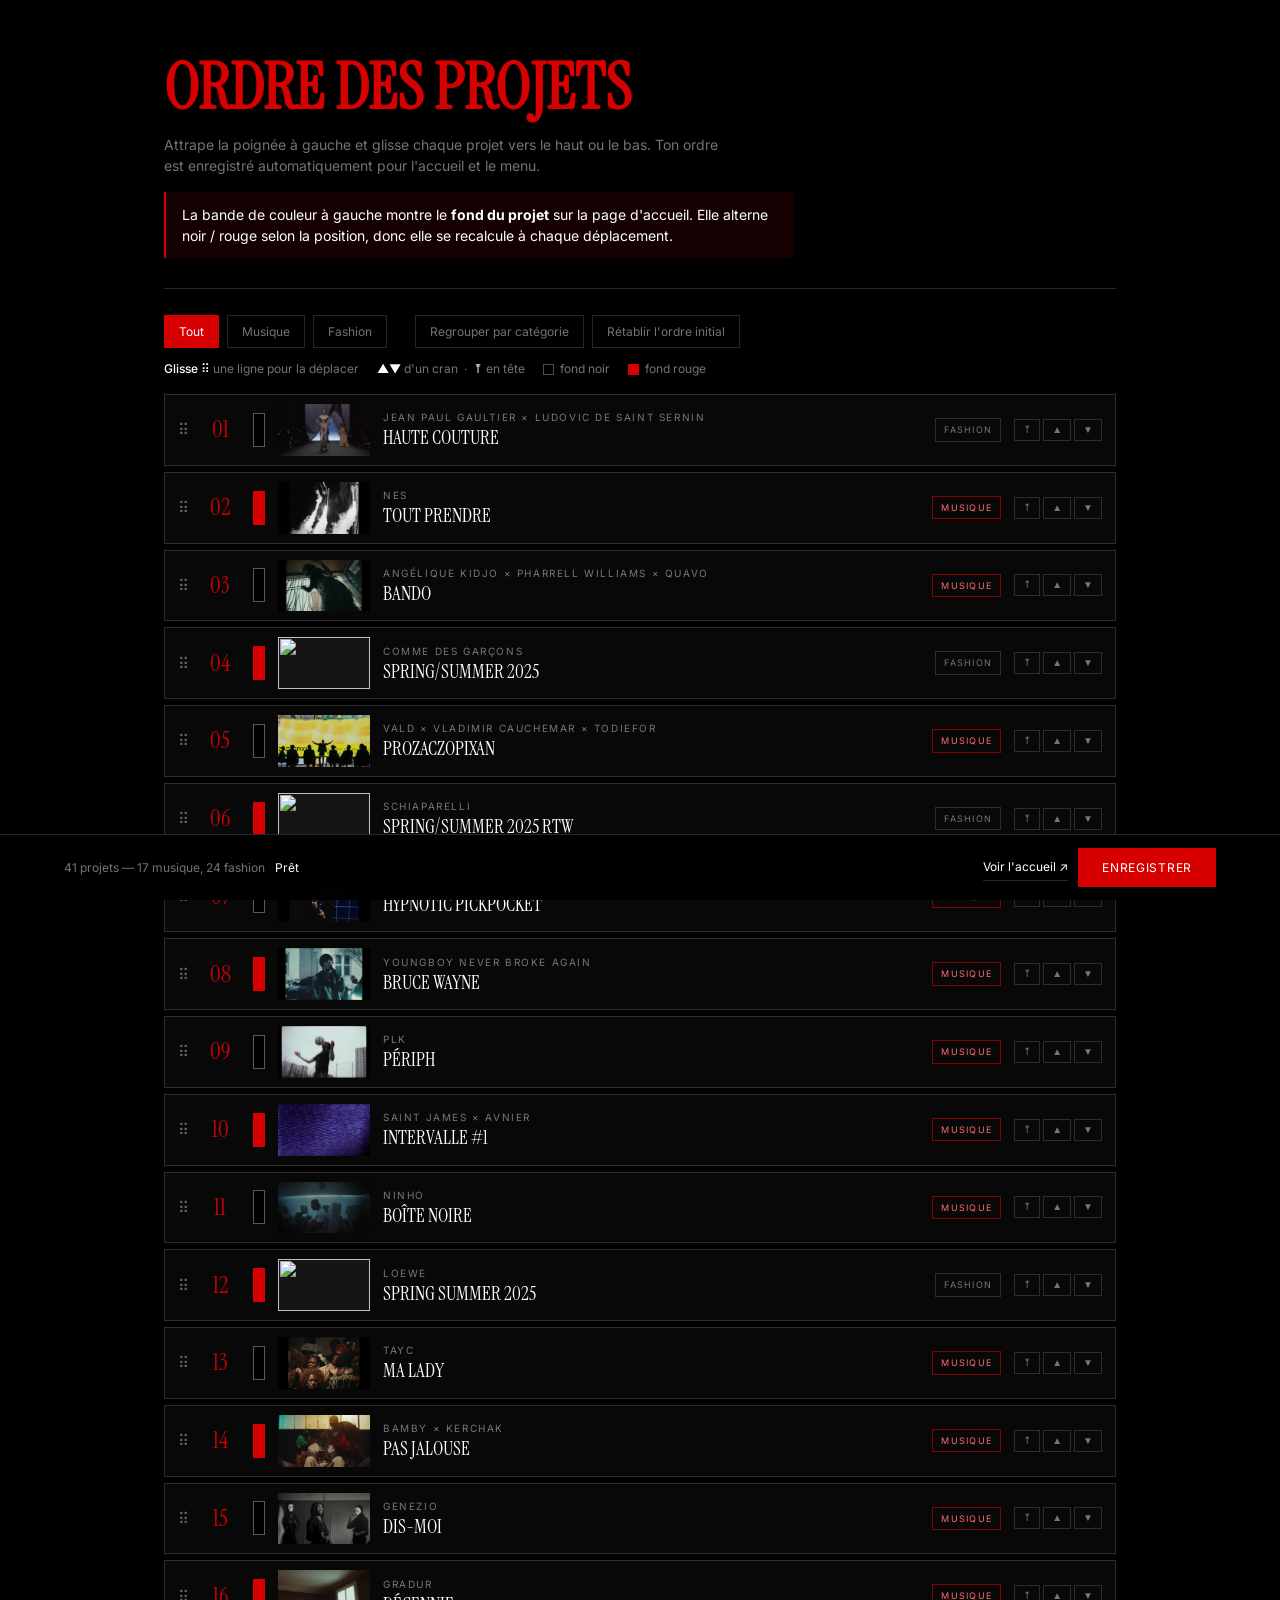
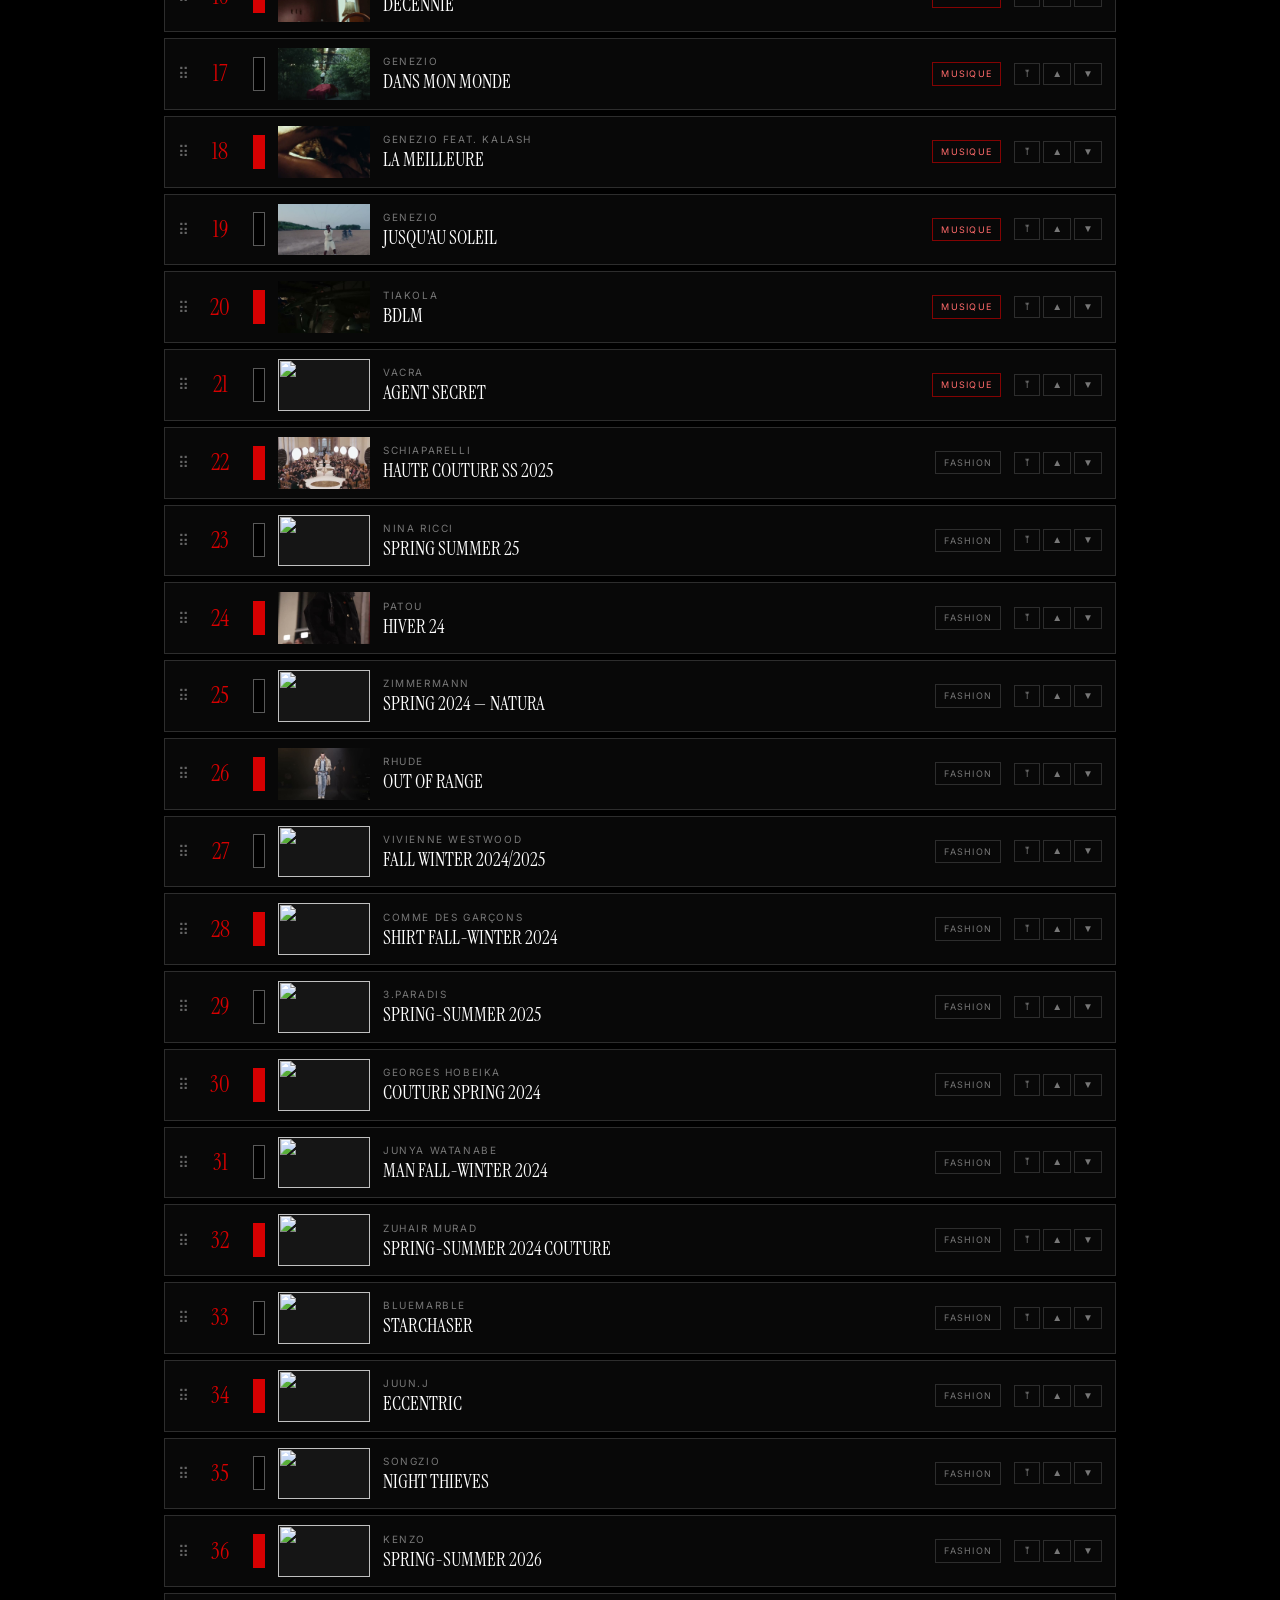
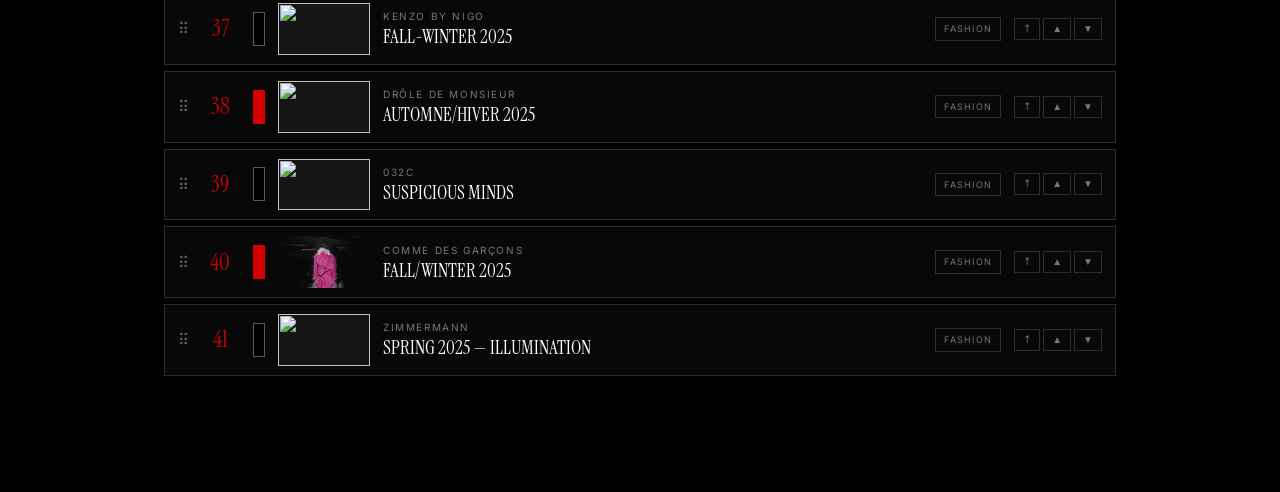
==== _ordre.html @ d1d2ac50 "Add visual project order editor" ====
<!DOCTYPE html>
<html lang="fr">
<head>
<meta charset="UTF-8">
<meta name="viewport" content="width=device-width, initial-scale=1">
<title>Ordre des projets — Léo Guy</title>
<meta name="robots" content="noindex">
<link rel="icon" href="favicon.svg" type="image/svg+xml">
<link rel="preconnect" href="https://fonts.googleapis.com">
<link rel="preconnect" href="https://fonts.gstatic.com" crossorigin>
<link href="https://fonts.googleapis.com/css2?family=Instrument+Serif&family=Inter:wght@400;500;600;700;900&display=swap" rel="stylesheet">
<style>
:root{
  --red:#D60001;
  --line:rgba(255,255,255,.15);
  --dim:rgba(255,255,255,.45);
  --sans:"Inter",Helvetica,Arial,sans-serif;
  --serif:"Instrument Serif",serif;
}
*{margin:0;padding:0;box-sizing:border-box}
body{
  background:#000;color:#fff;font-family:var(--sans);
  font-size:14px;line-height:1.5;-webkit-font-smoothing:antialiased;
  padding:0 0 110px;
}
.wrap{max-width:1080px;margin:0 auto;padding:0 5vw}

header{padding:56px 0 30px;border-bottom:1px solid var(--line);margin-bottom:26px}
header h1{font-family:var(--serif);font-size:clamp(34px,6vw,64px);color:var(--red);line-height:1;text-transform:uppercase}
header p{color:var(--dim);margin-top:14px;max-width:64ch}
header .note{margin-top:16px;padding:12px 16px;border-left:2px solid var(--red);background:rgba(214,0,1,.09);max-width:70ch}

.tools{display:flex;flex-wrap:wrap;gap:8px;align-items:center;margin-bottom:12px}
.tools button{
  background:transparent;border:1px solid var(--line);color:var(--dim);
  padding:8px 14px;cursor:pointer;font-family:var(--sans);font-size:12px;transition:.18s;
}
.tools button:hover{color:#fff;border-color:rgba(255,255,255,.5)}
.tools button.on{background:var(--red);border-color:var(--red);color:#fff}
.tools .sep{width:12px}

.hint{display:flex;gap:18px;flex-wrap:wrap;color:var(--dim);font-size:12px;margin-bottom:16px}
.hint b{color:#fff;font-weight:500}
.legend{display:inline-flex;align-items:center;gap:6px}
.chip-bg{width:11px;height:11px;display:inline-block;border:1px solid rgba(255,255,255,.3)}

/* ---------- lignes ---------- */
.row{
  display:grid;
  grid-template-columns:auto 40px 12px 92px 1fr auto auto;
  gap:13px;align-items:center;
  border:1px solid var(--line);background:#080808;
  padding:9px 13px;margin-bottom:6px;
  transition:border-color .15s,opacity .15s,transform .15s;
}
.row.drag{border-color:var(--red);opacity:.72;transform:scale(.995)}
.row.hide{display:none}

.grip{
  cursor:grab;color:rgba(255,255,255,.38);font-size:15px;letter-spacing:-2px;
  line-height:1;touch-action:none;user-select:none;padding:12px 4px;margin:-12px -4px;
}
.grip:active{cursor:grabbing}
.num{font-family:var(--serif);font-size:23px;color:var(--red);text-align:center;line-height:1}
.bg{width:12px;height:34px}
.bg.dark{background:#000;border:1px solid rgba(255,255,255,.35)}
.bg.red{background:var(--red)}
.thumb{width:92px;aspect-ratio:16/9;background:#151515;overflow:hidden}
.thumb img{width:100%;height:100%;object-fit:cover;display:block}
.meta .client{font-size:10px;letter-spacing:.16em;text-transform:uppercase;color:var(--dim);margin-bottom:3px}
.meta .title{font-family:var(--serif);font-size:19px;line-height:1.1;text-transform:uppercase}
.cat{
  font-size:9px;letter-spacing:.14em;text-transform:uppercase;
  border:1px solid var(--line);padding:4px 8px;white-space:nowrap;color:var(--dim);
}
.cat.musique{border-color:rgba(214,0,1,.6);color:#ff6b6b}
.arrows{display:flex;gap:3px}
.arrows button{
  background:transparent;border:1px solid var(--line);color:var(--dim);
  cursor:pointer;font-size:10px;padding:5px 8px;transition:.15s;line-height:1;
}
.arrows button:hover{color:#fff;border-color:rgba(255,255,255,.5)}

/* ---------- barre + sortie ---------- */
.bar{
  position:fixed;left:0;right:0;bottom:0;z-index:60;
  background:rgba(0,0,0,.94);backdrop-filter:blur(10px);
  border-top:1px solid var(--line);padding:13px 5vw;
  display:flex;gap:10px;align-items:center;flex-wrap:wrap;
}
.bar .count{color:var(--dim);font-size:12px}
.bar .status{font-size:12px;margin-right:auto;color:#fff;min-width:120px}
.bar .status.saving{color:var(--dim)}
.bar .status.error{color:#ff6b6b}
.bar a{color:#fff;font-size:12px;text-decoration:none;border-bottom:1px solid var(--line);padding:4px 0}
.bar button{
  background:var(--red);color:#fff;border:0;padding:12px 24px;
  font-family:var(--sans);font-size:12px;letter-spacing:.06em;cursor:pointer;
  text-transform:uppercase;transition:.18s;
}
.bar button:hover{filter:brightness(1.15)}
.bar button.ghost{background:transparent;border:1px solid var(--line);color:#fff}

@media(max-width:760px){
  .row{grid-template-columns:auto 34px 10px 1fr auto;row-gap:9px}
  .thumb,.arrows{display:none}
  .bar .count{display:none}
  .bar button{padding:11px 15px}
}
</style>
</head>
<body>
<div class="wrap">

<header>
  <h1>Ordre des projets</h1>
  <p>Attrape la poignée à gauche et glisse chaque projet vers le haut ou le bas.
     Ton ordre est enregistré automatiquement pour l'accueil et le menu.</p>
  <div class="note">
    La bande de couleur à gauche montre le <b>fond du projet</b> sur la page d'accueil.
    Elle alterne noir / rouge selon la position, donc elle se recalcule à chaque déplacement.
  </div>
</header>

<div class="tools">
  <button data-f="all" class="on">Tout</button>
  <button data-f="musique">Musique</button>
  <button data-f="fashion">Fashion</button>
  <span class="sep"></span>
  <button id="grpCat">Regrouper par catégorie</button>
  <button id="reset">Rétablir l'ordre initial</button>
</div>

<div class="hint">
  <span><b>Glisse ⠿</b> une ligne pour la déplacer</span>
  <span><b>▲▼</b> d'un cran &nbsp;·&nbsp; <b>⤒</b> en tête</span>
  <span class="legend"><i class="chip-bg" style="background:#000"></i> fond noir</span>
  <span class="legend"><i class="chip-bg" style="background:#D60001;border-color:#D60001"></i> fond rouge</span>
</div>

<div id="list"></div>
</div>

<div class="bar">
  <span class="count" id="count"></span>
  <span class="status" id="status" aria-live="polite">Prêt</span>
  <a href="index.html" target="_blank">Voir l'accueil ↗</a>
  <button id="save">Enregistrer</button>
</div>

<script src="data/projects.js"></script>
<script src="data/order.js"></script>
<script>
const projectKey = p => [p.cat, p.client, p.title].join('::');
const positions = new Map((window.PROJECT_ORDER || []).map((key, i) => [key, i]));
const INITIAL = window.PROJECTS
  .map(p => Object.assign({}, p))
  .sort((a, b) => {
    const ai = positions.has(projectKey(a)) ? positions.get(projectKey(a)) : Number.MAX_SAFE_INTEGER;
    const bi = positions.has(projectKey(b)) ? positions.get(projectKey(b)) : Number.MAX_SAFE_INTEGER;
    return ai - bi;
  });
const list = document.getElementById('list');
const status = document.getElementById('status');
let saveTimer = null;
let dragging = null;

const thumb = p =>
  p.loop ? 'assets/img/posters/' + p.loop + '.jpg'
         : (p.yt ? 'https://i.ytimg.com/vi/' + p.yt + '/hqdefault.jpg' : '');

function makeRow(p){
  const el = document.createElement('div');
  el.className = 'row';
  el.dataset.cat = p.cat;
  el._p = p;                       // l'objet projet voyage avec la ligne
  const t = thumb(p);
  el.innerHTML =
    '<div class="grip" role="button" tabindex="0" aria-label="Déplacer ' + p.title + '">⠿</div>' +
    '<div class="num">1</div>' +
    '<div class="bg"></div>' +
    '<div class="thumb">' + (t ? '<img src="' + t + '" alt="" loading="lazy">' : '') + '</div>' +
    '<div class="meta">' +
      '<div class="client">' + p.client + '</div>' +
      '<div class="title">' + p.title + '</div>' +
    '</div>' +
    '<div class="cat ' + p.cat + '">' + p.cat + '</div>' +
    '<div class="arrows">' +
      '<button data-top title="Placer en tête">⤒</button>' +
      '<button data-up>▲</button><button data-dn>▼</button>' +
    '</div>';
  wire(el);
  return el;
}

function visibles(){
  return [...list.children].filter(r => !r.classList.contains('hide'));
}

function wire(el){
  const grip = el.querySelector('.grip');

  grip.addEventListener('pointerdown', e => {
    if (e.button !== undefined && e.button !== 0) return;
    e.preventDefault();
    dragging = el;
    el.classList.add('drag');
    grip.setPointerCapture(e.pointerId);
  });

  grip.addEventListener('pointermove', e => {
    if (dragging !== el) return;
    e.preventDefault();
    const under = document.elementFromPoint(e.clientX, e.clientY);
    const target = under && under.closest('.row:not(.hide)');
    if (target && target !== el) {
      const box = target.getBoundingClientRect();
      e.clientY < box.top + box.height / 2 ? target.before(el) : target.after(el);
      renum();
    }
    if (e.clientY < 90) window.scrollBy(0, -14);
    else if (e.clientY > window.innerHeight - 105) window.scrollBy(0, 14);
  });

  const stopDrag = e => {
    if (dragging !== el) return;
    if (grip.hasPointerCapture(e.pointerId)) grip.releasePointerCapture(e.pointerId);
    el.classList.remove('drag');
    dragging = null;
    changed();
  };
  grip.addEventListener('pointerup', stopDrag);
  grip.addEventListener('pointercancel', stopDrag);

  grip.addEventListener('keydown', e => {
    if (e.key !== 'ArrowUp' && e.key !== 'ArrowDown') return;
    e.preventDefault();
    const v = visibles(), i = v.indexOf(el);
    if (e.key === 'ArrowUp' && i > 0) v[i - 1].before(el);
    if (e.key === 'ArrowDown' && i < v.length - 1) v[i + 1].after(el);
    renum();
    changed();
  });

  el.querySelector('[data-up]').onclick = () => {
    const v = visibles(), i = v.indexOf(el);
    if (i > 0) v[i - 1].before(el);
    renum();
    changed();
  };
  el.querySelector('[data-dn]').onclick = () => {
    const v = visibles(), i = v.indexOf(el);
    if (i < v.length - 1) v[i + 1].after(el);
    renum();
    changed();
  };
  el.querySelector('[data-top]').onclick = () => {
    list.prepend(el);
    renum();
    changed();
    el.scrollIntoView({ behavior: 'smooth', block: 'center' });
  };
}

function renum(){
  [...list.children].forEach((el, i) => {
    el.querySelector('.num').textContent = String(i + 1).padStart(2, '0');
    // même règle que le site : index pair → noir, impair → rouge
    el.querySelector('.bg').className = 'bg ' + (i % 2 === 0 ? 'dark' : 'red');
  });
  const n = list.children.length;
  const m = [...list.children].filter(e => e.dataset.cat === 'musique').length;
  document.getElementById('count').textContent =
    n + ' projets — ' + m + ' musique, ' + (n - m) + ' fashion';
}

function render(arr){
  list.innerHTML = '';
  arr.forEach(p => list.appendChild(makeRow(p)));
  renum();
}
render(INITIAL);

/* ---------- filtres et outils ---------- */
document.querySelectorAll('.tools [data-f]').forEach(b => {
  b.onclick = () => {
    document.querySelectorAll('.tools [data-f]').forEach(x => x.classList.remove('on'));
    b.classList.add('on');
    const f = b.dataset.f;
    [...list.children].forEach(el =>
      el.classList.toggle('hide', f !== 'all' && el.dataset.cat !== f));
  };
});

document.getElementById('grpCat').onclick = () => {
  const cur = [...list.children].map(el => el._p);
  render(cur.filter(p => p.cat === 'musique').concat(cur.filter(p => p.cat === 'fashion')));
  changed();
};
document.getElementById('reset').onclick = () => {
  render(INITIAL);
  changed();
};

/* ---------- enregistrement local ---------- */
function fileText(){
  const keys = [...list.children].map(el => projectKey(el._p));
  return [
    '/* Ordre commun à la page d\'accueil et au menu.',
    '   Modifiable visuellement avec _ordre.html. */',
    'window.PROJECT_ORDER = [',
    keys.map(key => '  ' + JSON.stringify(key)).join(',\n'),
    '];',
    ''
  ].join('\n');
}

function changed(){
  status.textContent = 'Modification…';
  status.className = 'status saving';
  clearTimeout(saveTimer);
  saveTimer = setTimeout(save, 550);
}

async function save(){
  clearTimeout(saveTimer);
  status.textContent = 'Enregistrement…';
  status.className = 'status saving';
  try {
    const response = await fetch('/__save-order', {
      method: 'POST',
      headers: { 'Content-Type': 'application/json' },
      body: JSON.stringify({ content: fileText() })
    });
    if (!response.ok) throw new Error('save unavailable');
    status.textContent = 'Enregistré ✓';
    status.className = 'status';
  } catch (error) {
    status.textContent = 'Ouvre cette page depuis l’éditeur local';
    status.className = 'status error';
  }
}

document.getElementById('save').onclick = save;
</script>
</body>
</html>
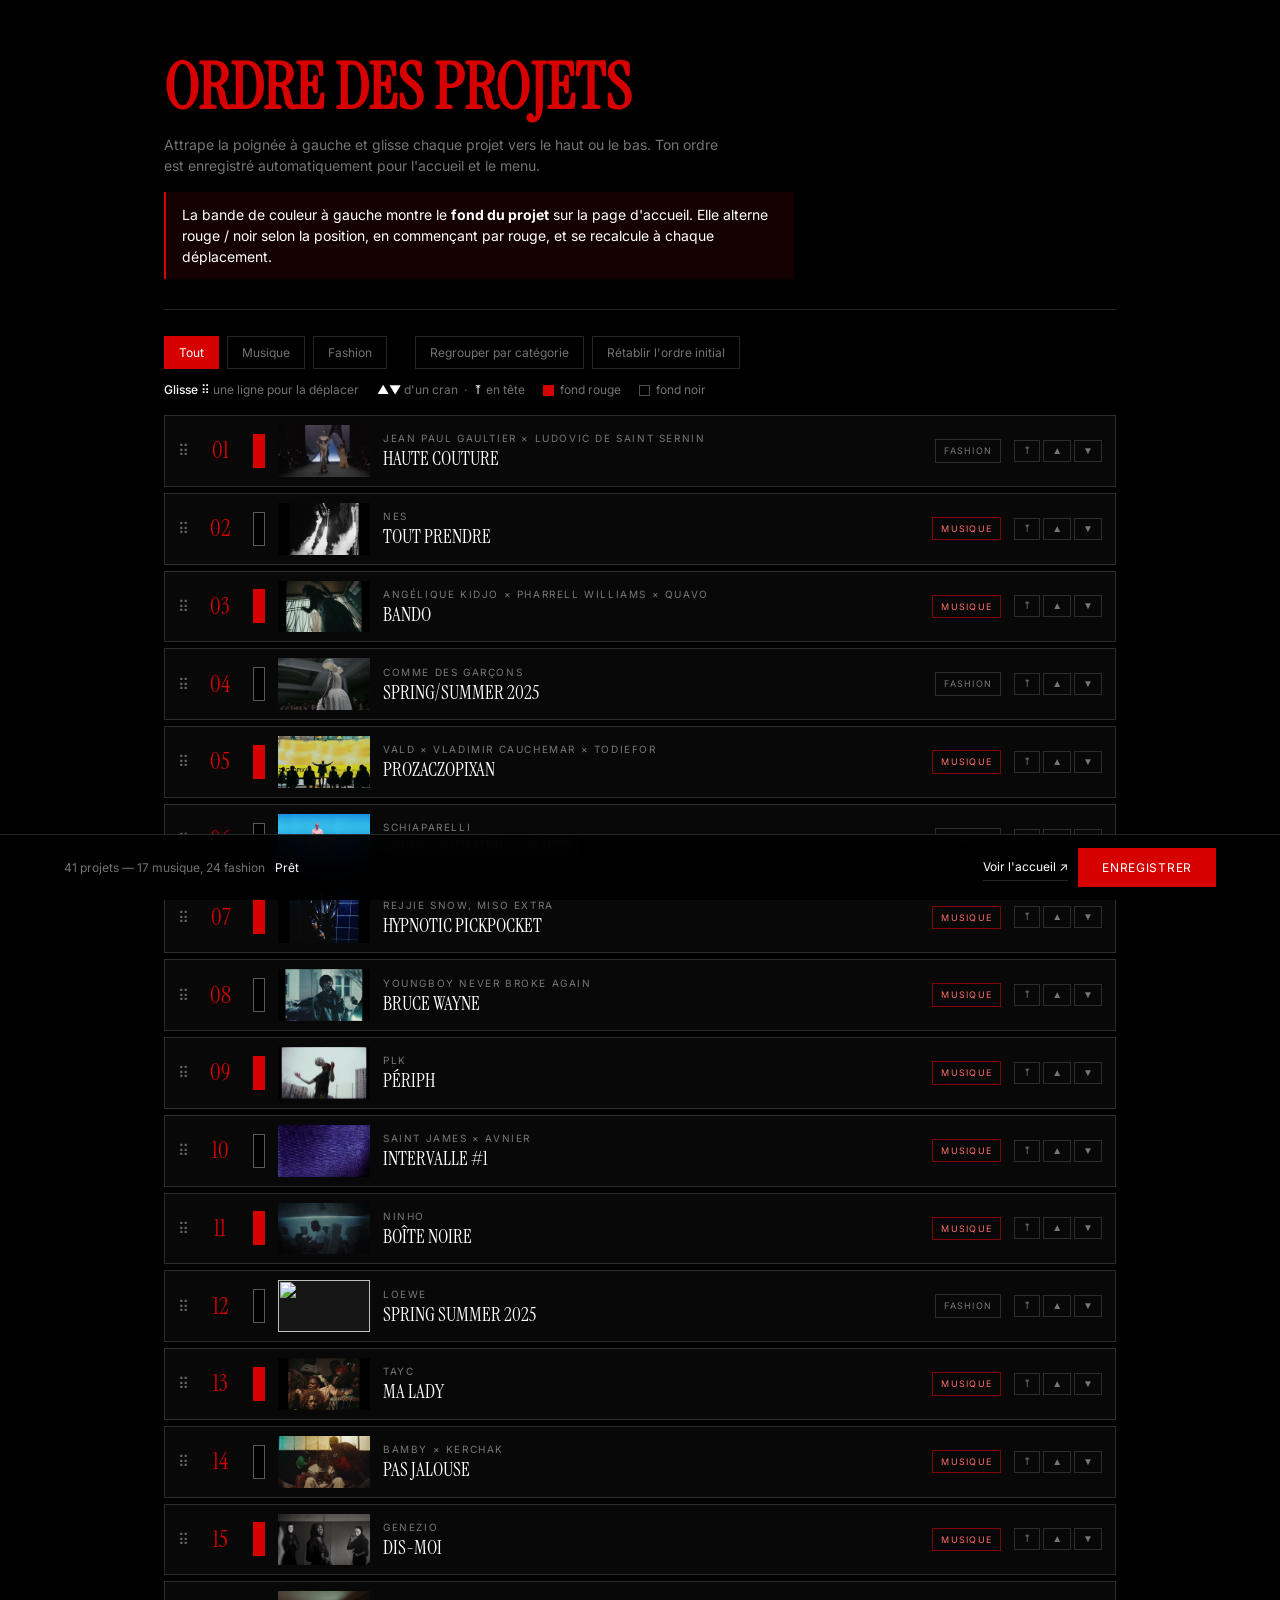
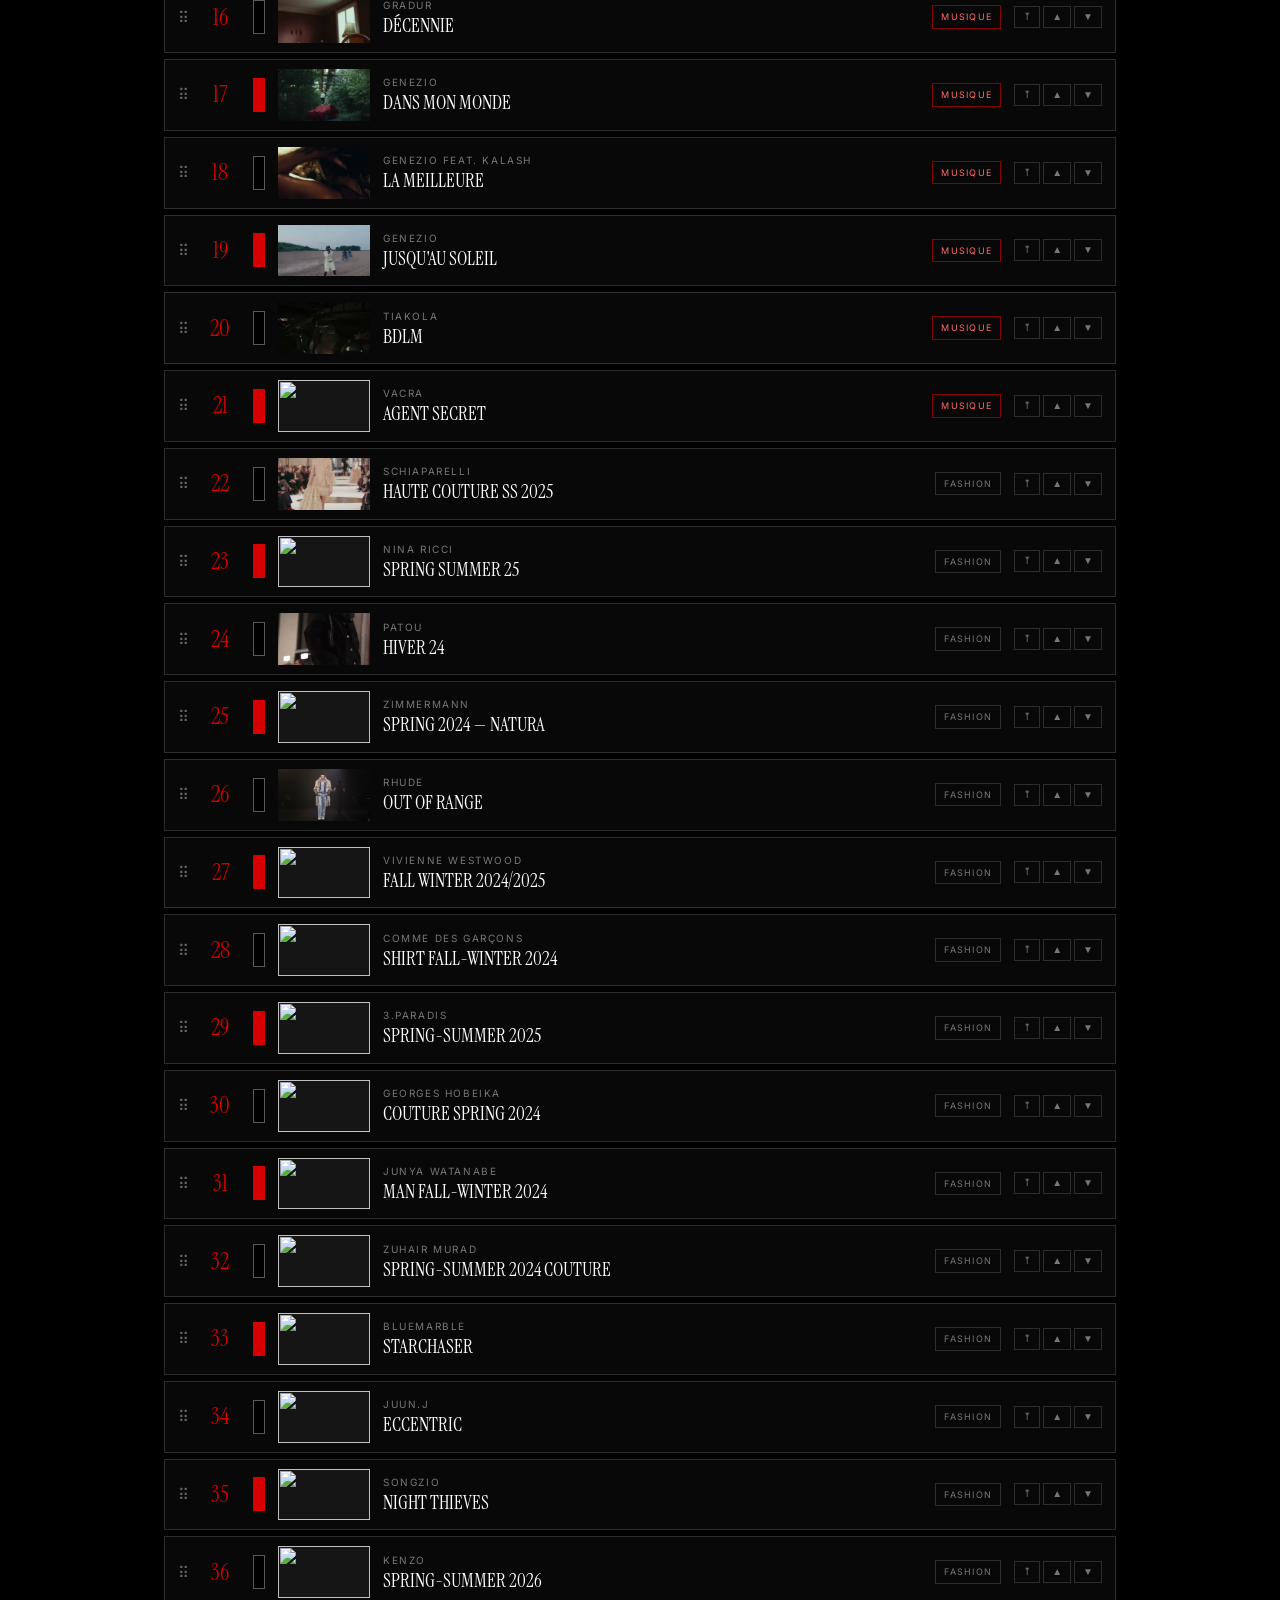
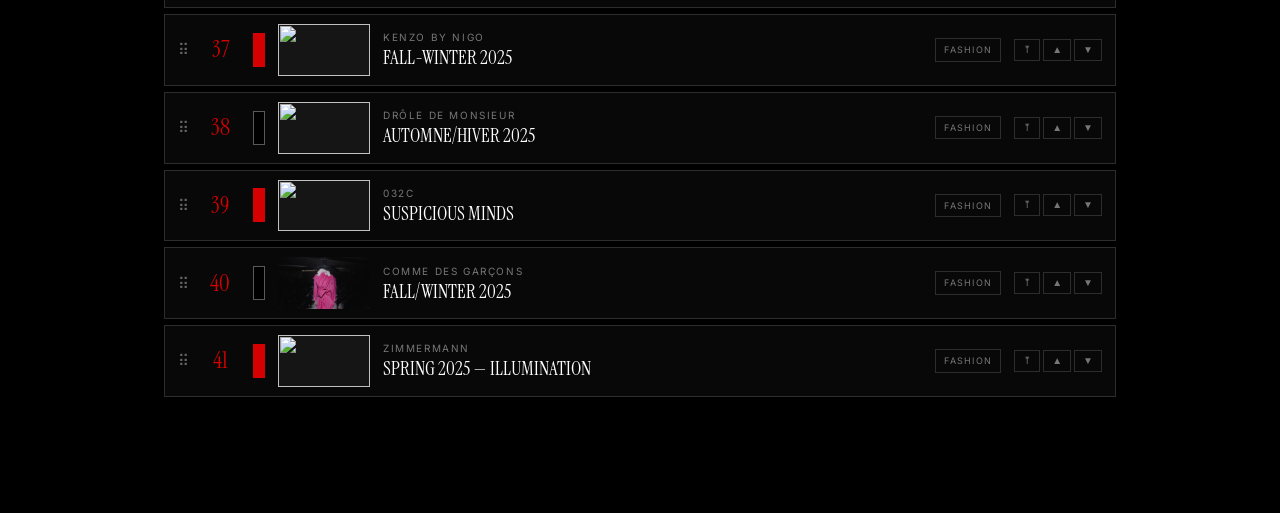
==== commit 939c65e9: "Start project background alternation with red" ====
--- a/_ordre.html
+++ b/_ordre.html
@@ -118,7 +118,7 @@
      Ton ordre est enregistré automatiquement pour l'accueil et le menu.</p>
   <div class="note">
     La bande de couleur à gauche montre le <b>fond du projet</b> sur la page d'accueil.
-    Elle alterne noir / rouge selon la position, donc elle se recalcule à chaque déplacement.
+    Elle alterne rouge / noir selon la position, en commençant par rouge, et se recalcule à chaque déplacement.
   </div>
 </header>
 
@@ -134,8 +134,8 @@
 <div class="hint">
   <span><b>Glisse ⠿</b> une ligne pour la déplacer</span>
   <span><b>▲▼</b> d'un cran &nbsp;·&nbsp; <b>⤒</b> en tête</span>
+  <span class="legend"><i class="chip-bg" style="background:#D60001;border-color:#D60001"></i> fond rouge</span>
   <span class="legend"><i class="chip-bg" style="background:#000"></i> fond noir</span>
-  <span class="legend"><i class="chip-bg" style="background:#D60001;border-color:#D60001"></i> fond rouge</span>
 </div>
 
 <div id="list"></div>
@@ -265,8 +265,8 @@
 function renum(){
   [...list.children].forEach((el, i) => {
     el.querySelector('.num').textContent = String(i + 1).padStart(2, '0');
-    // même règle que le site : index pair → noir, impair → rouge
-    el.querySelector('.bg').className = 'bg ' + (i % 2 === 0 ? 'dark' : 'red');
+    // même règle que le site : index pair → rouge, impair → noir
+    el.querySelector('.bg').className = 'bg ' + (i % 2 === 0 ? 'red' : 'dark');
   });
   const n = list.children.length;
   const m = [...list.children].filter(e => e.dataset.cat === 'musique').length;
